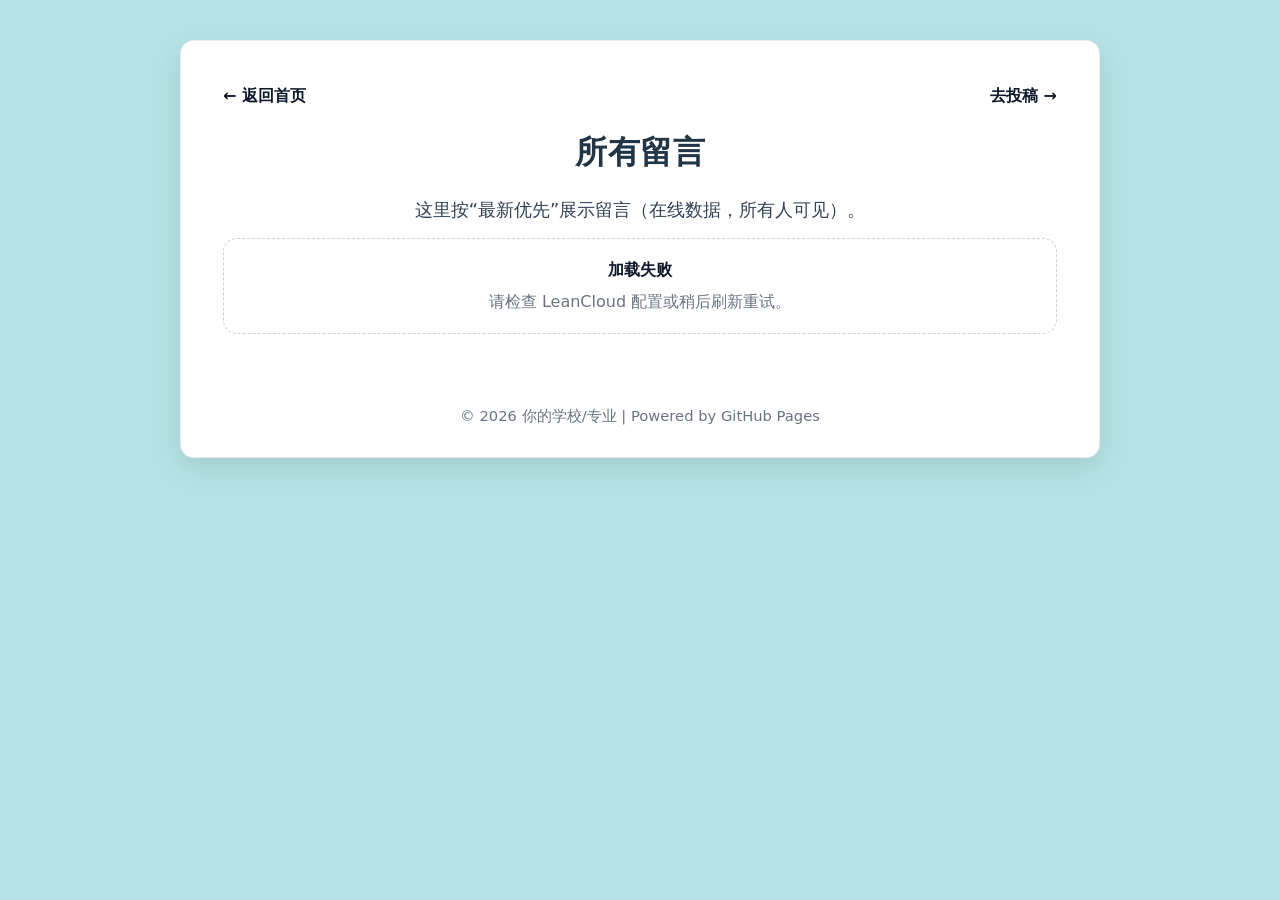
==== messages.html @ 0b44a89d "Add files via upload" ====
<!DOCTYPE html>
<html lang="zh-CN">
<head>
  <meta charset="UTF-8" />
  <meta name="viewport" content="width=device-width, initial-scale=1.0" />
  <title>所有留言 - 毕业留言分享站</title>
  <link rel="stylesheet" href="styles.css" />
</head>
<body>
  <div class="container">
    <div class="topbar">
      <a href="index.html">← 返回首页</a>
      <a href="submit.html">去投稿 →</a>
    </div>

    <h1>所有留言</h1>
    <p class="intro" style="margin-bottom: 14px;">
      这里按“最新优先”展示留言（在线数据，所有人可见）。
    </p>

    <div id="messages" class="cards"></div>

    <footer class="footer">
      © 2026 你的学校/专业 | Powered by GitHub Pages
    </footer>
  </div>

  <script src="app.js"></script>
  <script>
    window.App?.initMessagesPage?.();
  </script>
</body>
</html>
---- styles.css ----
:root{
  --bg: #b5e3e5;
  --card: #ffffff;
  --text: #1f2937;
  --muted: #6b7280;
  --primary: #3498db;
  --primary2: #2563eb;
  --border: rgba(0,0,0,0.08);
  --shadow: 0 10px 30px rgba(0,0,0,0.10);
  --radius: 14px;
}

*{ box-sizing: border-box; }
html, body{ height: 100%; }
body{
  margin: 0;
  padding: 40px 18px;
  font-family: "Microsoft YaHei", system-ui, -apple-system, Segoe UI, Arial, sans-serif;
  background: var(--bg);
  color: var(--text);
  line-height: 1.6;
}

.container{
  max-width: 920px;
  margin: 0 auto;
  background: var(--card);
  padding: 42px 42px 30px;
  border-radius: var(--radius);
  box-shadow: var(--shadow);
  border: 1px solid var(--border);
}

@media (max-width: 640px){
  body{ padding: 20px 12px; }
  .container{ padding: 26px 18px 18px; }
}

h1{
  margin: 6px 0 10px;
  text-align: center;
  color: #213547;
  letter-spacing: 0.5px;
}

h2{
  margin: 0;
  color: #243b53;
}

.intro{
  font-size: 1.12em;
  text-align: center;
  margin: 18px 0 22px;
  color: #334155;
}

.center{ text-align: center; }

.btn{
  display: inline-block;
  background: var(--primary);
  color: #fff;
  padding: 12px 18px;
  border-radius: 10px;
  text-decoration: none;
  margin: 10px 8px 0;
  font-weight: 600;
  border: 1px solid rgba(255,255,255,0.25);
  transition: transform .05s ease, filter .15s ease, background .15s ease;
}
.btn:hover{ filter: brightness(0.95); }
.btn:active{ transform: translateY(1px); }

.btn-secondary{
  background: #0ea5e9;
}

.logo{
  max-width: 220px;
  height: auto;
  display: block;
  margin: 0 auto;
}

.cover{
  text-align: center;
  margin: 18px 0 34px;
}
.cover-img{
  width: 100%;
  max-width: 920px;
  height: auto;
  border-radius: 14px;
  box-shadow: 0 10px 26px rgba(0,0,0,0.12);
  border: 1px solid var(--border);
}
.cover-caption{
  font-size: 1.03em;
  color: #475569;
  margin: 12px 0 0;
}

.section-title{
  margin-top: 52px;
  margin-bottom: 14px;
}

.footer{
  margin-top: 70px;
  text-align: center;
  color: var(--muted);
  font-size: 0.92em;
}

.topbar{
  display: flex;
  gap: 10px;
  justify-content: space-between;
  align-items: center;
  margin-bottom: 18px;
}
.topbar a{
  text-decoration: none;
  color: #0f172a;
  font-weight: 600;
}
.topbar a:hover{ text-decoration: underline; }

.cards{
  display: grid;
  grid-template-columns: repeat(2, minmax(0, 1fr));
  gap: 14px;
}
@media (max-width: 820px){
  .cards{ grid-template-columns: 1fr; }
}

.card{
  border: 1px solid var(--border);
  border-radius: 14px;
  padding: 14px 14px 12px;
  background: #fff;
  box-shadow: 0 6px 18px rgba(0,0,0,0.06);
}
.card-head{
  display: flex;
  align-items: center;
  gap: 10px;
  margin-bottom: 8px;
}
.avatar{
  width: 46px;
  height: 46px;
  border-radius: 50%;
  object-fit: cover;
  border: 1px solid rgba(0,0,0,0.10);
  background: #f1f5f9;
}
.meta{
  display: flex;
  flex-direction: column;
  min-width: 0;
}
.meta .line1{
  font-weight: 700;
  color: #0f172a;
  display: flex;
  gap: 8px;
  flex-wrap: wrap;
  align-items: baseline;
}
.badge{
  display: inline-flex;
  align-items: center;
  gap: 6px;
  padding: 3px 10px;
  font-size: 12px;
  border-radius: 999px;
  background: rgba(37, 99, 235, 0.10);
  color: #1d4ed8;
  border: 1px solid rgba(29, 78, 216, 0.15);
}
.meta .line2{
  color: var(--muted);
  font-size: 12.5px;
  white-space: nowrap;
  overflow: hidden;
  text-overflow: ellipsis;
}

.content{
  margin: 10px 2px 0;
  color: #111827;
  white-space: pre-wrap;
  word-break: break-word;
}

.empty-state{
  grid-column: 1 / -1;
  border: 1px dashed rgba(0,0,0,0.18);
  border-radius: 14px;
  padding: 18px;
  color: var(--muted);
  background: rgba(255,255,255,0.7);
  text-align: center;
}
.empty-title{
  font-weight: 800;
  color: #0f172a;
  margin-bottom: 6px;
}

.form{
  max-width: 720px;
  margin: 0 auto;
}
.field{
  margin: 14px 0;
}
.label{
  display: block;
  font-weight: 700;
  margin-bottom: 6px;
  color: #0f172a;
}
input[type="text"], textarea{
  width: 100%;
  border: 1px solid rgba(0,0,0,0.16);
  border-radius: 12px;
  padding: 12px 12px;
  font-size: 15px;
  outline: none;
}
textarea{ min-height: 160px; resize: vertical; }
input[type="text"]:focus, textarea:focus{
  border-color: rgba(37,99,235,0.55);
  box-shadow: 0 0 0 4px rgba(37,99,235,0.12);
}

.hint{
  font-size: 12.5px;
  color: var(--muted);
  margin-top: 6px;
}

.row{
  display: grid;
  grid-template-columns: 1fr 1fr;
  gap: 12px;
}
@media (max-width: 640px){
  .row{ grid-template-columns: 1fr; }
}

.actions{
  display: flex;
  gap: 10px;
  justify-content: center;
  margin-top: 18px;
  flex-wrap: wrap;
}

.btn-like{
  border: none;
  cursor: pointer;
  font-family: inherit;
}

.stepper{
  display: flex;
  justify-content: center;
  gap: 10px;
  margin: 14px 0 22px;
}
.step{
  padding: 6px 10px;
  border-radius: 999px;
  border: 1px solid rgba(0,0,0,0.14);
  color: #334155;
  font-weight: 700;
  font-size: 12.5px;
  background: rgba(255,255,255,0.8);
}
.step.active{
  border-color: rgba(37,99,235,0.45);
  background: rgba(37,99,235,0.10);
  color: #1d4ed8;
}
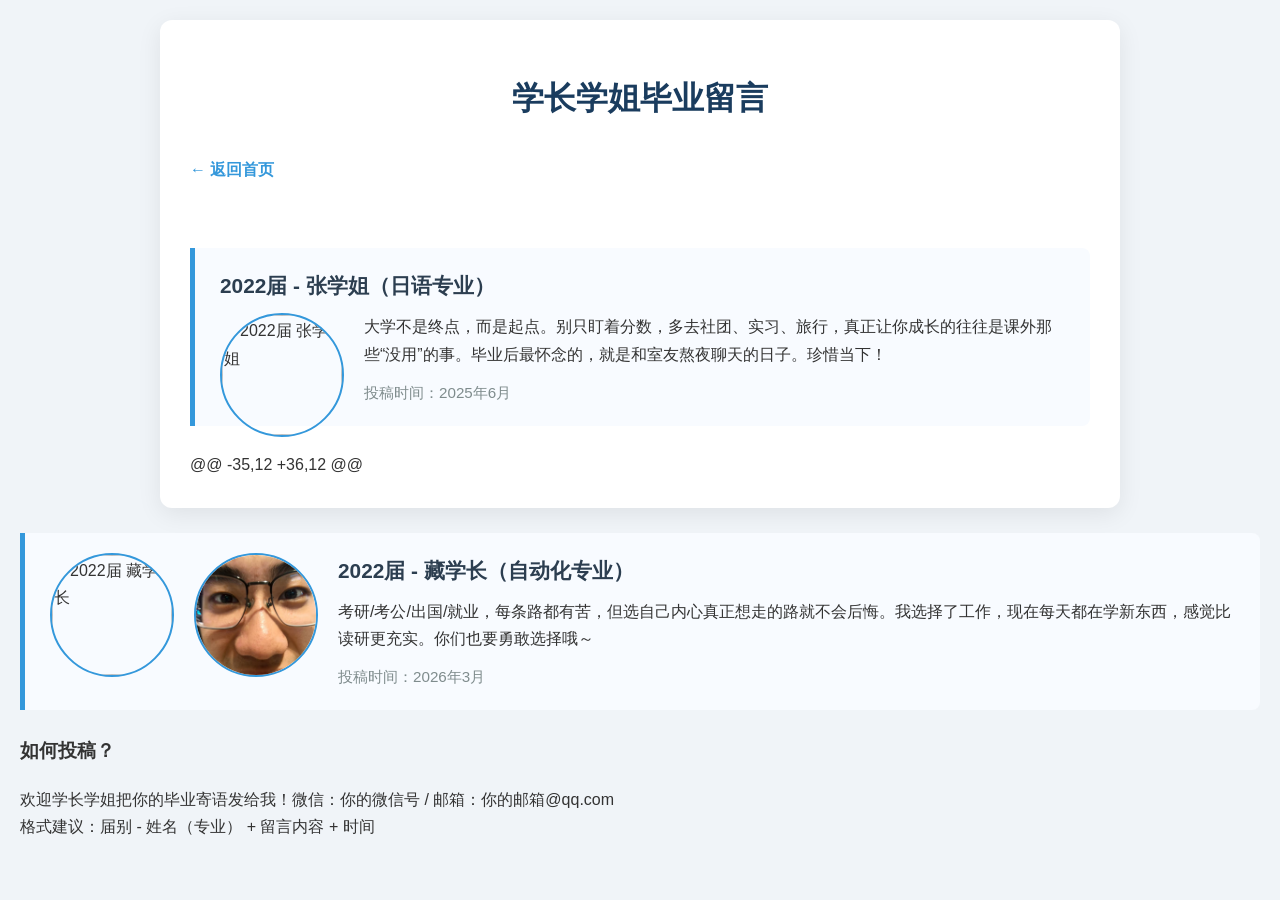
==== commit 072c807b: "Update messages.html" ====
--- a/messages.html
+++ b/messages.html
@@ -1,33 +1,42 @@
-<!DOCTYPE html>
 <html lang="zh-CN">
 <head>
-  <meta charset="UTF-8" />
-  <meta name="viewport" content="width=device-width, initial-scale=1.0" />
-  <title>所有留言 - 毕业留言分享站</title>
-  <link rel="stylesheet" href="styles.css" />
+    <meta charset="UTF-8">
+    <meta name="viewport" content="width=device-width, initial-scale=1.0">
+    <title>所有毕业留言 - 学长学姐的心里话</title>
+    <style>
+        body { font-family: "Microsoft YaHei", "Helvetica Neue", Helvetica, Arial, sans-serif; margin: 0; padding: 20px; background: #f0f4f8; color: #333; line-height: 1.7; }
+        .container { max-width: 900px; margin: 0 auto; background: white; padding: 30px; border-radius: 12px; box-shadow: 0 6px 25px rgba(0,0,0,0.08); }
+        h1 { color: #1a3c5e; text-align: center; margin-bottom: 10px; }
+        .back { display: inline-block; margin: 20px 0 40px; color: #3498db; text-decoration: none; font-weight: bold; }
+        .back:hover { text-decoration: underline; }
+        .message { border-left: 5px solid #3498db; padding: 20px 25px; margin: 25px 0; background: #f8fbff; border-radius: 0 8px 8px 0; }
+        .message h3 { margin: 0 0 10px; color: #2c3e50; font-size: 1.3em; }
+        .message p { margin: 8px 0; }
+        .meta { color: #7f8c8d; font-size: 0.95em; margin-top: 12px; }
+    </style>
 </head>
 <body>
-  <div class="container">
-    <div class="topbar">
-      <a href="index.html">← 返回首页</a>
-      <a href="submit.html">去投稿 →</a>
-    </div>
+    <div class="container">
+        <h1>学长学姐毕业留言</h1>
+        <a href="index.html" class="back">← 返回首页</a>
 
-    <h1>所有留言</h1>
-    <p class="intro" style="margin-bottom: 14px;">
-      这里按“最新优先”展示留言（在线数据，所有人可见）。
-    </p>
+        <div class="message">
+            <h3>2022届 - 张学姐（日语专业）</h3>
+            <img src="images/张学姐.jpg" alt="2022届 张学姐" style="float: left; margin: 0 20px 10px 0; width: 120px; height: 120px; object-fit: cover; border-radius: 50%; border: 2px solid #3498db;">
+            <p>大学不是终点，而是起点。别只盯着分数，多去社团、实习、旅行，真正让你成长的往往是课外那些“没用”的事。毕业后最怀念的，就是和室友熬夜聊天的日子。珍惜当下！</p>
+            <div class="meta">投稿时间：2025年6月</div>
+        </div>
+@@ -35,12 +36,12 @@
+        </div>
 
-    <div id="messages" class="cards"></div>
-
-    <footer class="footer">
-      © 2026 你的学校/专业 | Powered by GitHub Pages
-    </footer>
-  </div>
-
-  <script src="app.js"></script>
-  <script>
-    window.App?.initMessagesPage?.();
-  </script>
+        <div class="message">
+            <img src="images/封面.jpg" alt="2022届 藏学长" style="float: left; margin: 0 20px 10px 0; width: 120px; height: 120px; object-fit: cover; border-radius: 50%; border: 2px solid #3498db;">
+            <img src="images/藏嘉乐.jpg" alt="2022届 藏学长" style="float: left; margin: 0 20px 10px 0; width: 120px; height: 120px; object-fit: cover; border-radius: 50%; border: 2px solid #3498db;">
+            <h3>2022届 - 藏学长（自动化专业）</h3>
+            <p>考研/考公/出国/就业，每条路都有苦，但选自己内心真正想走的路就不会后悔。我选择了工作，现在每天都在学新东西，感觉比读研更充实。你们也要勇敢选择哦～</p>
+            <div class="meta">投稿时间：2026年3月</div>
+        </div>
+<h3>如何投稿？</h3>
+<p>欢迎学长学姐把你的毕业寄语发给我！微信：你的微信号 / 邮箱：你的邮箱@qq.com<br>格式建议：届别 - 姓名（专业） + 留言内容 + 时间</p>
 </body>
 </html>
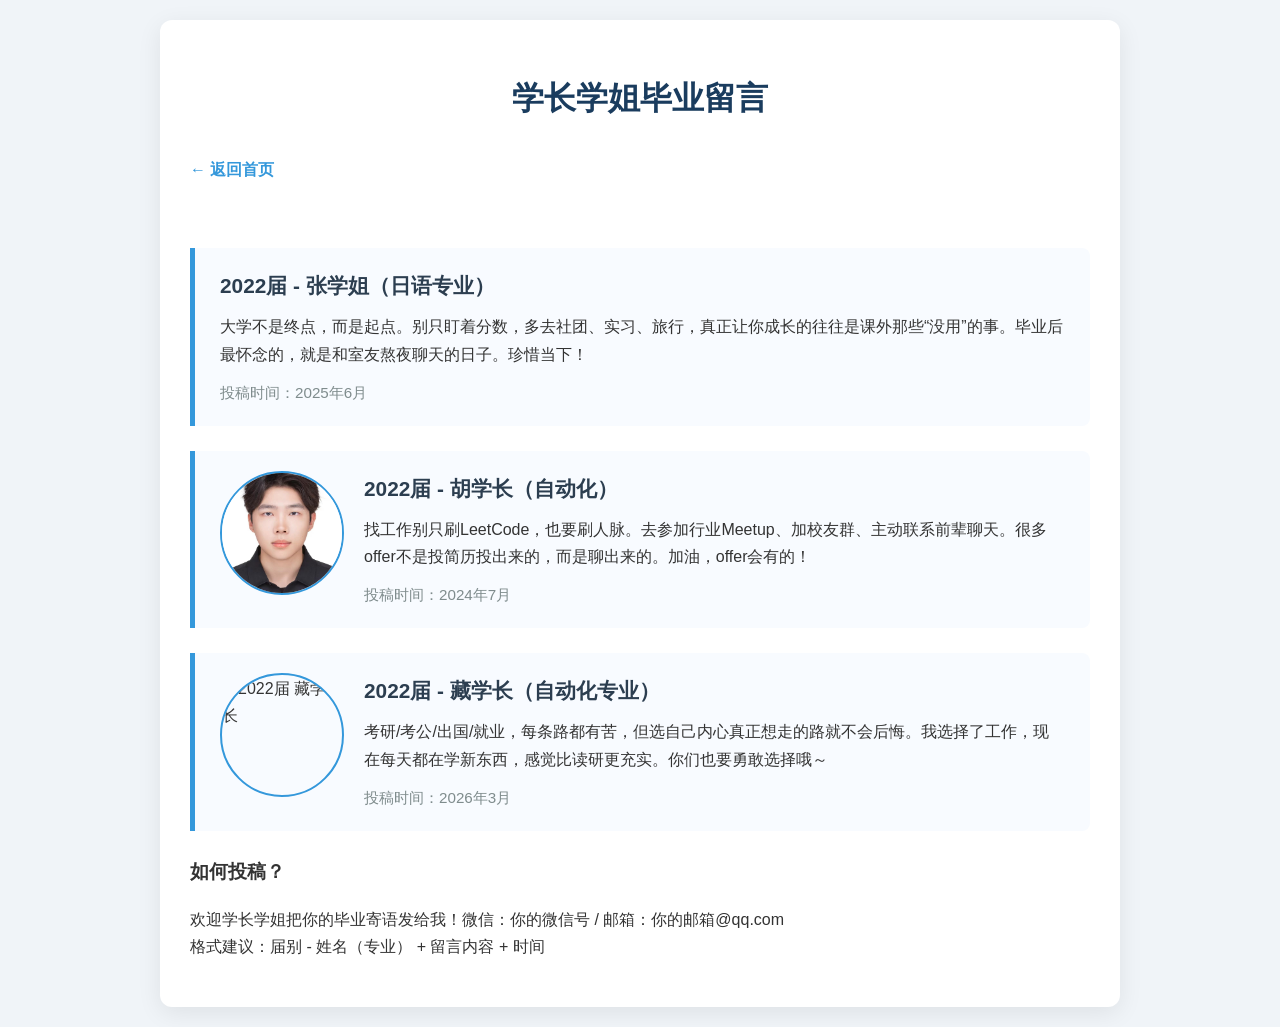
==== commit 99c04832: "Update messages.html" ====
--- a/messages.html
+++ b/messages.html
@@ -1,3 +1,4 @@
+<!DOCTYPE html>
 <html lang="zh-CN">
 <head>
     <meta charset="UTF-8">
@@ -22,16 +23,19 @@
 
         <div class="message">
             <h3>2022届 - 张学姐（日语专业）</h3>
-            <img src="images/张学姐.jpg" alt="2022届 张学姐" style="float: left; margin: 0 20px 10px 0; width: 120px; height: 120px; object-fit: cover; border-radius: 50%; border: 2px solid #3498db;">
             <p>大学不是终点，而是起点。别只盯着分数，多去社团、实习、旅行，真正让你成长的往往是课外那些“没用”的事。毕业后最怀念的，就是和室友熬夜聊天的日子。珍惜当下！</p>
             <div class="meta">投稿时间：2025年6月</div>
         </div>
-@@ -35,12 +36,12 @@
+
+        <div class="message">
+            <img src="images/胡欣鑫.jpg" alt="2022届 胡学长" style="float: left; margin: 0 20px 10px 0; width: 120px; height: 120px; object-fit: cover; border-radius: 50%; border: 2px solid #3498db;">
+            <h3>2022届 - 胡学长（自动化）</h3>
+            <p>找工作别只刷LeetCode，也要刷人脉。去参加行业Meetup、加校友群、主动联系前辈聊天。很多offer不是投简历投出来的，而是聊出来的。加油，offer会有的！</p>
+            <div class="meta">投稿时间：2024年7月</div>
         </div>
 
         <div class="message">
             <img src="images/封面.jpg" alt="2022届 藏学长" style="float: left; margin: 0 20px 10px 0; width: 120px; height: 120px; object-fit: cover; border-radius: 50%; border: 2px solid #3498db;">
-            <img src="images/藏嘉乐.jpg" alt="2022届 藏学长" style="float: left; margin: 0 20px 10px 0; width: 120px; height: 120px; object-fit: cover; border-radius: 50%; border: 2px solid #3498db;">
             <h3>2022届 - 藏学长（自动化专业）</h3>
             <p>考研/考公/出国/就业，每条路都有苦，但选自己内心真正想走的路就不会后悔。我选择了工作，现在每天都在学新东西，感觉比读研更充实。你们也要勇敢选择哦～</p>
             <div class="meta">投稿时间：2026年3月</div>
@@ -40,3 +44,4 @@
 <p>欢迎学长学姐把你的毕业寄语发给我！微信：你的微信号 / 邮箱：你的邮箱@qq.com<br>格式建议：届别 - 姓名（专业） + 留言内容 + 时间</p>
 </body>
 </html>
+
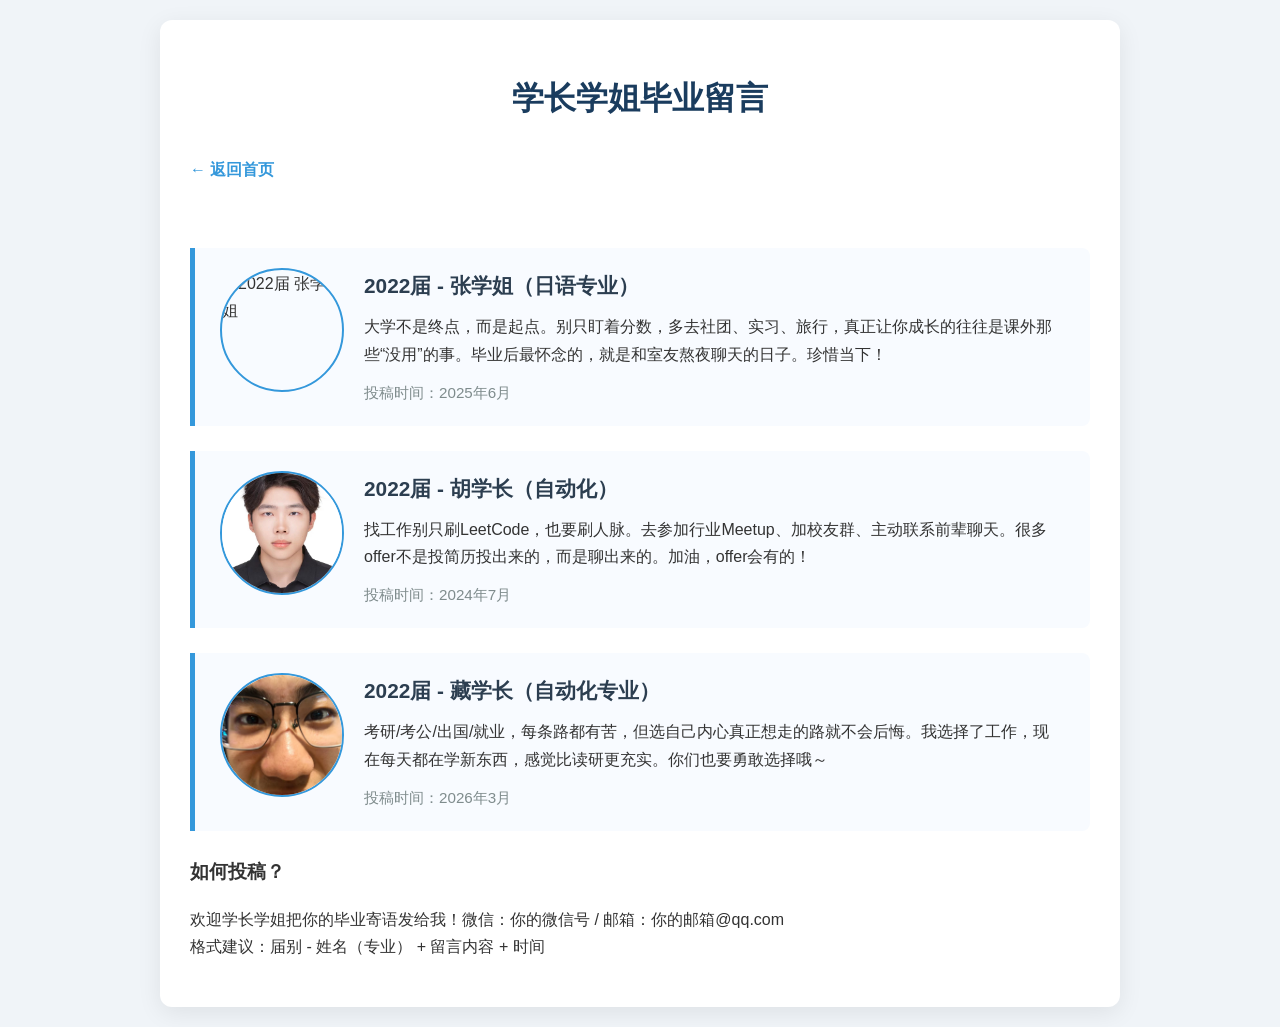
==== commit 4f8c94a3: "Update messages.html" ====
--- a/messages.html
+++ b/messages.html
@@ -22,6 +22,7 @@
         <a href="index.html" class="back">← 返回首页</a>
 
         <div class="message">
+            <img src="images/张学姐.jpg" alt="2022届 张学姐" style="float: left; margin: 0 20px 10px 0; width: 120px; height: 120px; object-fit: cover; border-radius: 50%; border: 2px solid #3498db;">
             <h3>2022届 - 张学姐（日语专业）</h3>
             <p>大学不是终点，而是起点。别只盯着分数，多去社团、实习、旅行，真正让你成长的往往是课外那些“没用”的事。毕业后最怀念的，就是和室友熬夜聊天的日子。珍惜当下！</p>
             <div class="meta">投稿时间：2025年6月</div>
@@ -35,7 +36,7 @@
         </div>
 
         <div class="message">
-            <img src="images/封面.jpg" alt="2022届 藏学长" style="float: left; margin: 0 20px 10px 0; width: 120px; height: 120px; object-fit: cover; border-radius: 50%; border: 2px solid #3498db;">
+            <img src="images/藏嘉乐.jpg" alt="2022届 藏学长" style="float: left; margin: 0 20px 10px 0; width: 120px; height: 120px; object-fit: cover; border-radius: 50%; border: 2px solid #3498db;">
             <h3>2022届 - 藏学长（自动化专业）</h3>
             <p>考研/考公/出国/就业，每条路都有苦，但选自己内心真正想走的路就不会后悔。我选择了工作，现在每天都在学新东西，感觉比读研更充实。你们也要勇敢选择哦～</p>
             <div class="meta">投稿时间：2026年3月</div>
@@ -43,5 +44,11 @@
 <h3>如何投稿？</h3>
 <p>欢迎学长学姐把你的毕业寄语发给我！微信：你的微信号 / 邮箱：你的邮箱@qq.com<br>格式建议：届别 - 姓名（专业） + 留言内容 + 时间</p>
 </body>
+    <script src="https://cdn.jsdelivr.net/npm/@supabase/supabase-js@2"></script>
+<script src="supabase.js"></script>  
 </html>
 
+
+
+
+
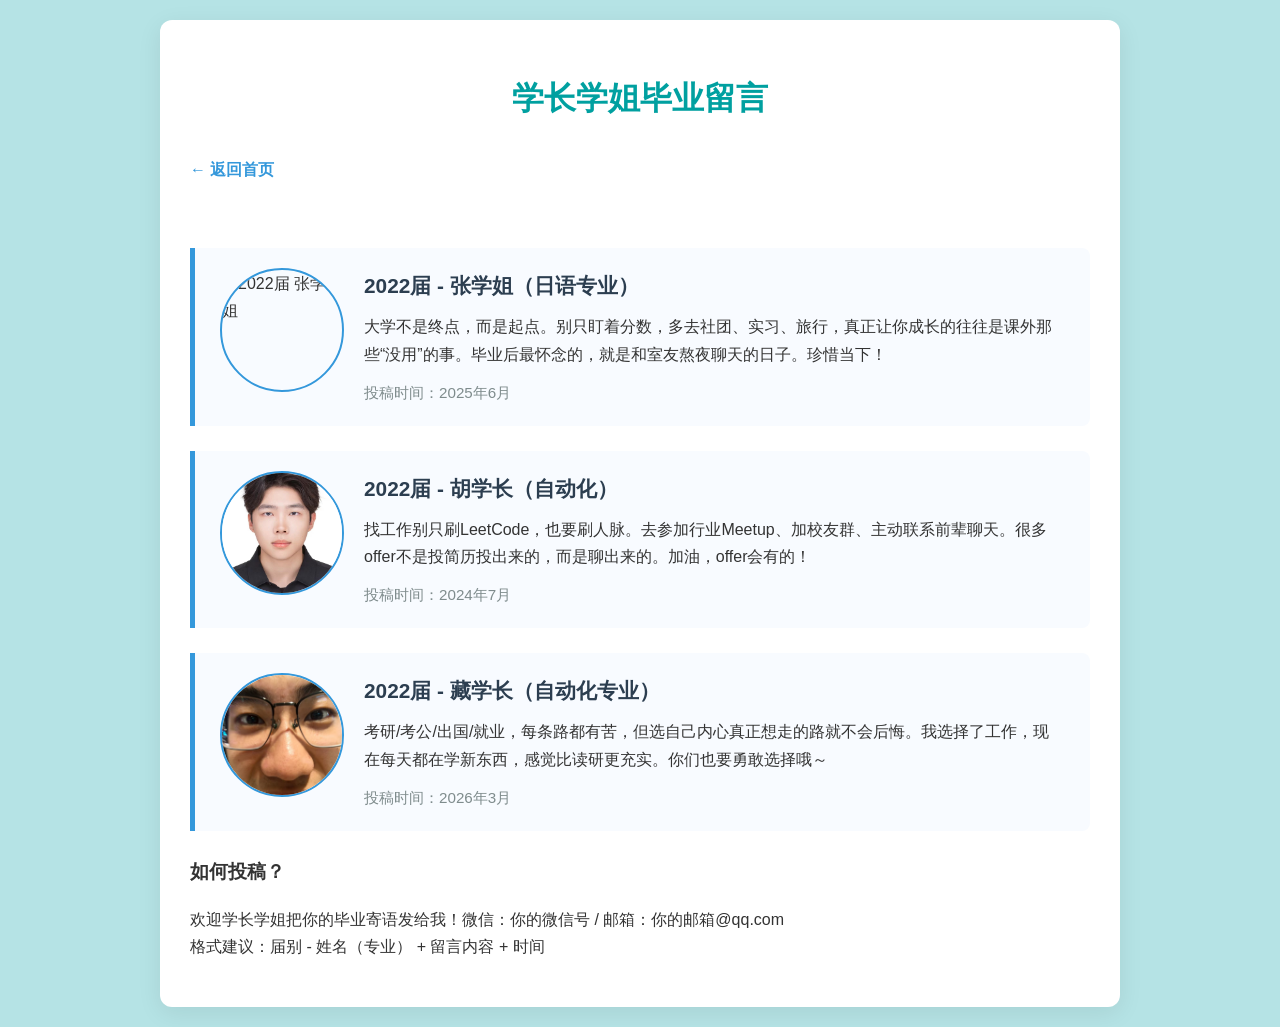
==== commit 408ce651: "Update messages.html" ====
--- a/messages.html
+++ b/messages.html
@@ -5,17 +5,98 @@
     <meta name="viewport" content="width=device-width, initial-scale=1.0">
     <title>所有毕业留言 - 学长学姐的心里话</title>
     <style>
-        body { font-family: "Microsoft YaHei", "Helvetica Neue", Helvetica, Arial, sans-serif; margin: 0; padding: 20px; background: #f0f4f8; color: #333; line-height: 1.7; }
+        body { font-family: "Microsoft YaHei", "Helvetica Neue", Helvetica, Arial, sans-serif; margin: 0; padding: 20px; background: #b5e3e5; color: #333; line-height: 1.7; }
         .container { max-width: 900px; margin: 0 auto; background: white; padding: 30px; border-radius: 12px; box-shadow: 0 6px 25px rgba(0,0,0,0.08); }
-        h1 { color: #1a3c5e; text-align: center; margin-bottom: 10px; }
+        h1 { color: #00a0a0; text-align: center; margin-bottom: 10px; }
         .back { display: inline-block; margin: 20px 0 40px; color: #3498db; text-decoration: none; font-weight: bold; }
         .back:hover { text-decoration: underline; }
         .message { border-left: 5px solid #3498db; padding: 20px 25px; margin: 25px 0; background: #f8fbff; border-radius: 0 8px 8px 0; }
         .message h3 { margin: 0 0 10px; color: #2c3e50; font-size: 1.3em; }
         .message p { margin: 8px 0; }
         .meta { color: #7f8c8d; font-size: 0.95em; margin-top: 12px; }
+<div id="messages-list"></div>  <!-- 这里动态显示留言 -->
+
+<h2>投稿你的毕业寄语</h2>
+<form id="message-form">
+  <input type="text" id="届别" placeholder="届别（如 2025届）" required>
+  <input type="text" id="姓名" placeholder="姓名 / 匿名" required>
+  <input type="text" id="专业" placeholder="专业">
+  <textarea id="留言" placeholder="在这里写你的寄语..." required></textarea>
+  <button type="submit">提交</button>
+</form>
+
+<script>
+  const messagesList = document.getElementById('messages-list');
+  const form = document.getElementById('message-form');
+
+  // 加载现有留言
+  async function loadMessages() {
+    const { data, error } = await supabase
+      .from('messages')
+      .select('*')
+      .order('created_at', { ascending: false });  // 最新在上
+
+    if (error) {
+      console.error('加载失败', error);
+      return;
+    }
+
+    messagesList.innerHTML = '';
+    data.forEach(msg => {
+      const div = document.createElement('div');
+      div.className = 'message';
+      div.innerHTML = `
+        <h3>${msg.届别} - ${msg.姓名}（${msg.专业 || '未填'}）</h3>
+        <p>${msg.留言}</p>
+        <small>${new Date(msg.created_at).toLocaleString()}</small>
+      `;
+      messagesList.appendChild(div);
+    });
+  }
+
+  // 实时订阅新留言
+  supabase
+    .channel('messages-changes')
+    .on('postgres_changes', { event: 'INSERT', schema: 'public', table: 'messages' }, payload => {
+      const msg = payload.new;
+      const div = document.createElement('div');
+      div.className = 'message';
+      div.innerHTML = `
+        <h3>${msg.届别} - ${msg.姓名}（${msg.专业 || '未填'}）</h3>
+        <p>${msg.留言}</p>
+        <small>${new Date(msg.created_at).toLocaleString()}</small>
+      `;
+      messagesList.prepend(div);  // 新留言插到最上面
+    })
+    .subscribe();
+
+  // 提交表单
+  form.addEventListener('submit', async (e) => {
+    e.preventDefault();
+
+    const newMessage = {
+      届别: document.getElementById('届别').value,
+      姓名: document.getElementById('姓名').value,
+      专业: document.getElementById('专业').value,
+      留言: document.getElementById('留言').value,
+      approved: false  // 如果需要审核
+    };
+
+    const { error } = await supabase.from('messages').insert([newMessage]);
+
+    if (error) {
+      alert('提交失败：' + error.message);
+    } else {
+      alert('投稿成功！审核后显示～');
+      form.reset();
+    }
+  });
+
+  // 页面加载时拉取一次
+  loadMessages();
+</script>
     </style>
-</head>
+</head> 
 <body>
     <div class="container">
         <h1>学长学姐毕业留言</h1>
@@ -44,11 +125,14 @@
 <h3>如何投稿？</h3>
 <p>欢迎学长学姐把你的毕业寄语发给我！微信：你的微信号 / 邮箱：你的邮箱@qq.com<br>格式建议：届别 - 姓名（专业） + 留言内容 + 时间</p>
 </body>
-    <script src="https://cdn.jsdelivr.net/npm/@supabase/supabase-js@2"></script>
-<script src="supabase.js"></script>  
+  <script src="https://gpdnhyonmvklhhhnsrpu.supabase.co"></script>
+<script src="sb_publishable_E3oR3sfXE_yXzSq7CqQcpw_SP_O5RRU"></script>  
 </html>
 
 
 
 
 
+
+
+
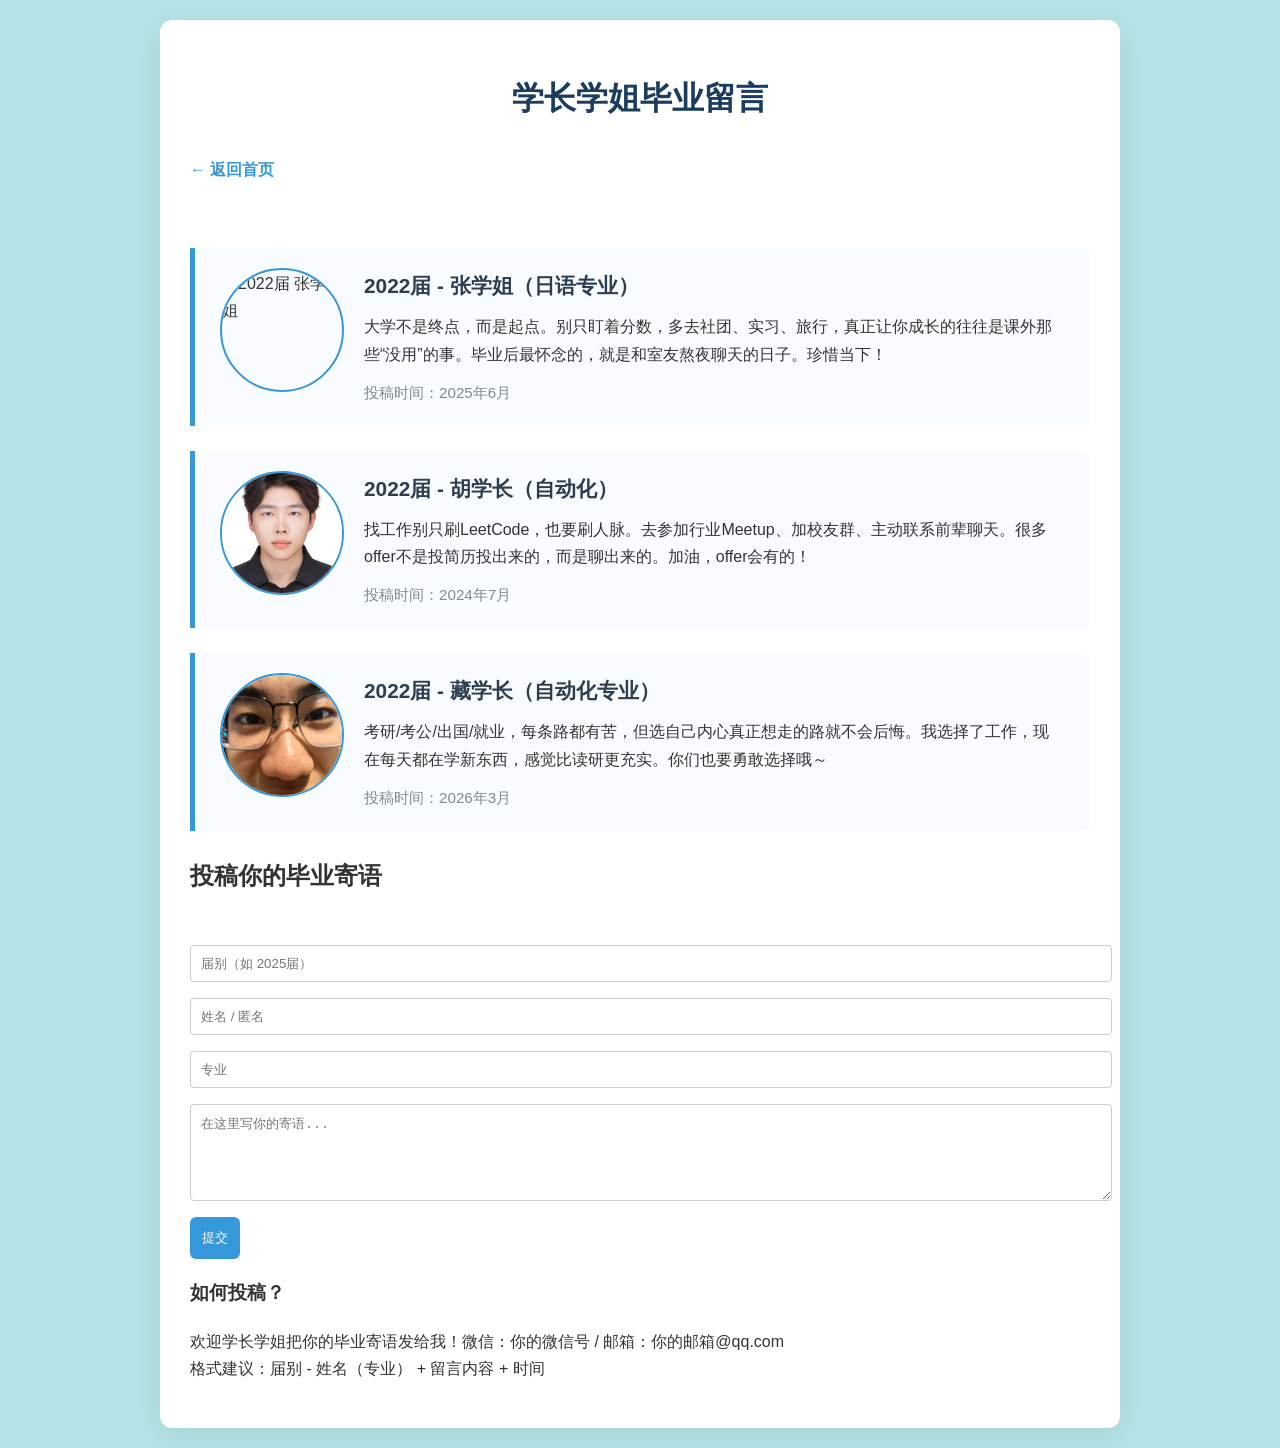
==== commit 54c8fba3: "Update messages.html" ====
--- a/messages.html
+++ b/messages.html
@@ -5,111 +5,45 @@
     <meta name="viewport" content="width=device-width, initial-scale=1.0">
     <title>所有毕业留言 - 学长学姐的心里话</title>
     <style>
-        body { font-family: "Microsoft YaHei", "Helvetica Neue", Helvetica, Arial, sans-serif; margin: 0; padding: 20px; background: #b5e3e5; color: #333; line-height: 1.7; }
-        .container { max-width: 900px; margin: 0 auto; background: white; padding: 30px; border-radius: 12px; box-shadow: 0 6px 25px rgba(0,0,0,0.08); }
-        h1 { color: #00a0a0; text-align: center; margin-bottom: 10px; }
+        body { 
+            font-family: "Microsoft YaHei", "Helvetica Neue", Helvetica, Arial, sans-serif; 
+            margin: 0; padding: 20px; 
+            background: #b5e3e5; 
+            color: #333; line-height: 1.7; 
+        }
+        .container { 
+            max-width: 900px; margin: 0 auto; 
+            background: white; padding: 30px; 
+            border-radius: 12px; box-shadow: 0 6px 25px rgba(0,0,0,0.08); 
+        }
+        h1 { color: #1a3c5e; text-align: center; margin-bottom: 10px; }
         .back { display: inline-block; margin: 20px 0 40px; color: #3498db; text-decoration: none; font-weight: bold; }
         .back:hover { text-decoration: underline; }
-        .message { border-left: 5px solid #3498db; padding: 20px 25px; margin: 25px 0; background: #f8fbff; border-radius: 0 8px 8px 0; }
+        .message { 
+            border-left: 5px solid #3498db; padding: 20px 25px; margin: 25px 0; 
+            background: #f8fbff; border-radius: 0 8px 8px 0; 
+        }
         .message h3 { margin: 0 0 10px; color: #2c3e50; font-size: 1.3em; }
         .message p { margin: 8px 0; }
         .meta { color: #7f8c8d; font-size: 0.95em; margin-top: 12px; }
-<div id="messages-list"></div>  <!-- 这里动态显示留言 -->
-
-<h2>投稿你的毕业寄语</h2>
-<form id="message-form">
-  <input type="text" id="届别" placeholder="届别（如 2025届）" required>
-  <input type="text" id="姓名" placeholder="姓名 / 匿名" required>
-  <input type="text" id="专业" placeholder="专业">
-  <textarea id="留言" placeholder="在这里写你的寄语..." required></textarea>
-  <button type="submit">提交</button>
-</form>
-
-<script>
-  const messagesList = document.getElementById('messages-list');
-  const form = document.getElementById('message-form');
-
-  // 加载现有留言
-  async function loadMessages() {
-    const { data, error } = await supabase
-      .from('messages')
-      .select('*')
-      .order('created_at', { ascending: false });  // 最新在上
-
-    if (error) {
-      console.error('加载失败', error);
-      return;
-    }
-
-    messagesList.innerHTML = '';
-    data.forEach(msg => {
-      const div = document.createElement('div');
-      div.className = 'message';
-      div.innerHTML = `
-        <h3>${msg.届别} - ${msg.姓名}（${msg.专业 || '未填'}）</h3>
-        <p>${msg.留言}</p>
-        <small>${new Date(msg.created_at).toLocaleString()}</small>
-      `;
-      messagesList.appendChild(div);
-    });
-  }
-
-  // 实时订阅新留言
-  supabase
-    .channel('messages-changes')
-    .on('postgres_changes', { event: 'INSERT', schema: 'public', table: 'messages' }, payload => {
-      const msg = payload.new;
-      const div = document.createElement('div');
-      div.className = 'message';
-      div.innerHTML = `
-        <h3>${msg.届别} - ${msg.姓名}（${msg.专业 || '未填'}）</h3>
-        <p>${msg.留言}</p>
-        <small>${new Date(msg.created_at).toLocaleString()}</small>
-      `;
-      messagesList.prepend(div);  // 新留言插到最上面
-    })
-    .subscribe();
-
-  // 提交表单
-  form.addEventListener('submit', async (e) => {
-    e.preventDefault();
-
-    const newMessage = {
-      届别: document.getElementById('届别').value,
-      姓名: document.getElementById('姓名').value,
-      专业: document.getElementById('专业').value,
-      留言: document.getElementById('留言').value,
-      approved: false  // 如果需要审核
-    };
-
-    const { error } = await supabase.from('messages').insert([newMessage]);
-
-    if (error) {
-      alert('提交失败：' + error.message);
-    } else {
-      alert('投稿成功！审核后显示～');
-      form.reset();
-    }
-  });
-
-  // 页面加载时拉取一次
-  loadMessages();
-</script>
+        form { margin-top: 40px; }
+        input, textarea { width: 100%; padding: 10px; margin: 8px 0; border: 1px solid #ccc; border-radius: 4px; }
+        button { background: #3498db; color: white; padding: 12px; border: none; border-radius: 6px; cursor: pointer; }
+        button:hover { background: #2980b9; }
     </style>
-</head> 
+    <script src="https://cdn.jsdelivr.net/npm/@supabase/supabase-js@2"></script>
+</head>
 <body>
     <div class="container">
         <h1>学长学姐毕业留言</h1>
         <a href="index.html" class="back">← 返回首页</a>
-
         <div class="message">
             <img src="images/张学姐.jpg" alt="2022届 张学姐" style="float: left; margin: 0 20px 10px 0; width: 120px; height: 120px; object-fit: cover; border-radius: 50%; border: 2px solid #3498db;">
             <h3>2022届 - 张学姐（日语专业）</h3>
             <p>大学不是终点，而是起点。别只盯着分数，多去社团、实习、旅行，真正让你成长的往往是课外那些“没用”的事。毕业后最怀念的，就是和室友熬夜聊天的日子。珍惜当下！</p>
             <div class="meta">投稿时间：2025年6月</div>
         </div>
-
-        <div class="message">
+       <div class="message">
             <img src="images/胡欣鑫.jpg" alt="2022届 胡学长" style="float: left; margin: 0 20px 10px 0; width: 120px; height: 120px; object-fit: cover; border-radius: 50%; border: 2px solid #3498db;">
             <h3>2022届 - 胡学长（自动化）</h3>
             <p>找工作别只刷LeetCode，也要刷人脉。去参加行业Meetup、加校友群、主动联系前辈聊天。很多offer不是投简历投出来的，而是聊出来的。加油，offer会有的！</p>
@@ -122,11 +56,99 @@
             <p>考研/考公/出国/就业，每条路都有苦，但选自己内心真正想走的路就不会后悔。我选择了工作，现在每天都在学新东西，感觉比读研更充实。你们也要勇敢选择哦～</p>
             <div class="meta">投稿时间：2026年3月</div>
         </div>
-<h3>如何投稿？</h3>
-<p>欢迎学长学姐把你的毕业寄语发给我！微信：你的微信号 / 邮箱：你的邮箱@qq.com<br>格式建议：届别 - 姓名（专业） + 留言内容 + 时间</p>
+        <div id="messages-list"></div>
+
+        <h2>投稿你的毕业寄语</h2>
+        <form id="message-form">
+            <input type="text" id="届别" placeholder="届别（如 2025届）" required>
+            <input type="text" id="姓名" placeholder="姓名 / 匿名" required>
+            <input type="text" id="专业" placeholder="专业">
+            <textarea id="留言" placeholder="在这里写你的寄语..." required rows="5"></textarea>
+            <button type="submit">提交</button>
+        </form>
+
+        <h3>如何投稿？</h3>
+        <p>欢迎学长学姐把你的毕业寄语发给我！微信：你的微信号 / 邮箱：你的邮箱@qq.com<br>格式建议：届别 - 姓名（专业） + 留言内容 + 时间</p>
+    </div>
+
+    <script>
+        // === Supabase 配置（替换成你自己的！） ===
+        const SUPABASE_URL = 'https://gpdnhyonmvklhhhnsrpu.supabase.co';    
+        const SUPABASE_ANON_KEY = 'sb_publishable_E3oR3sfXE_yXzSq7CqQcpw_SP_O5RRU';  
+
+        const supabase = Supabase.createClient(SUPABASE_URL, SUPABASE_ANON_KEY);
+
+        const messagesList = document.getElementById('messages-list');
+        const form = document.getElementById('message-form');
+
+        async function loadMessages() {
+            const { data, error } = await supabase
+                .from('messages')
+                .select('*')
+                .order('created_at', { ascending: false });
+
+            if (error) {
+                console.error('加载失败', error);
+                messagesList.innerHTML = '<p style="color:red;">加载留言失败，请稍后重试</p>';
+                return;
+            }
+
+            messagesList.innerHTML = '';  // 清空再添加
+            data.forEach(msg => {
+                const div = document.createElement('div');
+                div.className = 'message';
+                div.innerHTML = `
+                    <h3>${msg.届别} - ${msg.姓名}（${msg.专业 || '未填'}）</h3>
+                    <p>${msg.留言}</p>
+                    <small>${new Date(msg.created_at).toLocaleString('zh-CN')}</small>
+                `;
+                messagesList.appendChild(div);
+            });
+        }
+
+        // 实时订阅新插入的留言
+        supabase
+            .channel('messages-changes')
+            .on('postgres_changes', { event: 'INSERT', schema: 'public', table: 'messages' }, payload => {
+                const msg = payload.new;
+                const div = document.createElement('div');
+                div.className = 'message';
+                div.innerHTML = `
+                    <h3>${msg.届别} - ${msg.姓名}（${msg.专业 || '未填'}）</h3>
+                    <p>${msg.留言}</p>
+                    <small>${new Date(msg.created_at).toLocaleString('zh-CN')}</small>
+                `;
+                messagesList.prepend(div);  // 新留言放最上面
+            })
+            .subscribe();
+
+        // 表单提交
+        form.addEventListener('submit', async (e) => {
+            e.preventDefault();
+
+            const newMessage = {
+                届别: document.getElementById('届别').value.trim(),
+                姓名: document.getElementById('姓名').value.trim(),
+                专业: document.getElementById('专业').value.trim(),
+                留言: document.getElementById('留言').value.trim(),
+                approved: false  // 如果需要审核，初始 false
+            };
+
+            const { error } = await supabase.from('messages').insert([newMessage]);
+
+            if (error) {
+                alert('提交失败：' + error.message);
+                console.error(error);
+            } else {
+                alert('投稿成功！审核后会显示～');
+                form.reset();
+            }
+        });
+
+        // 页面加载时立即拉取留言
+        loadMessages();
+    </script>
 </body>
-  <script src="https://gpdnhyonmvklhhhnsrpu.supabase.co"></script>
-<script src="sb_publishable_E3oR3sfXE_yXzSq7CqQcpw_SP_O5RRU"></script>  
 </html>
 
 
@@ -135,4 +157,3 @@
 
 
 
-
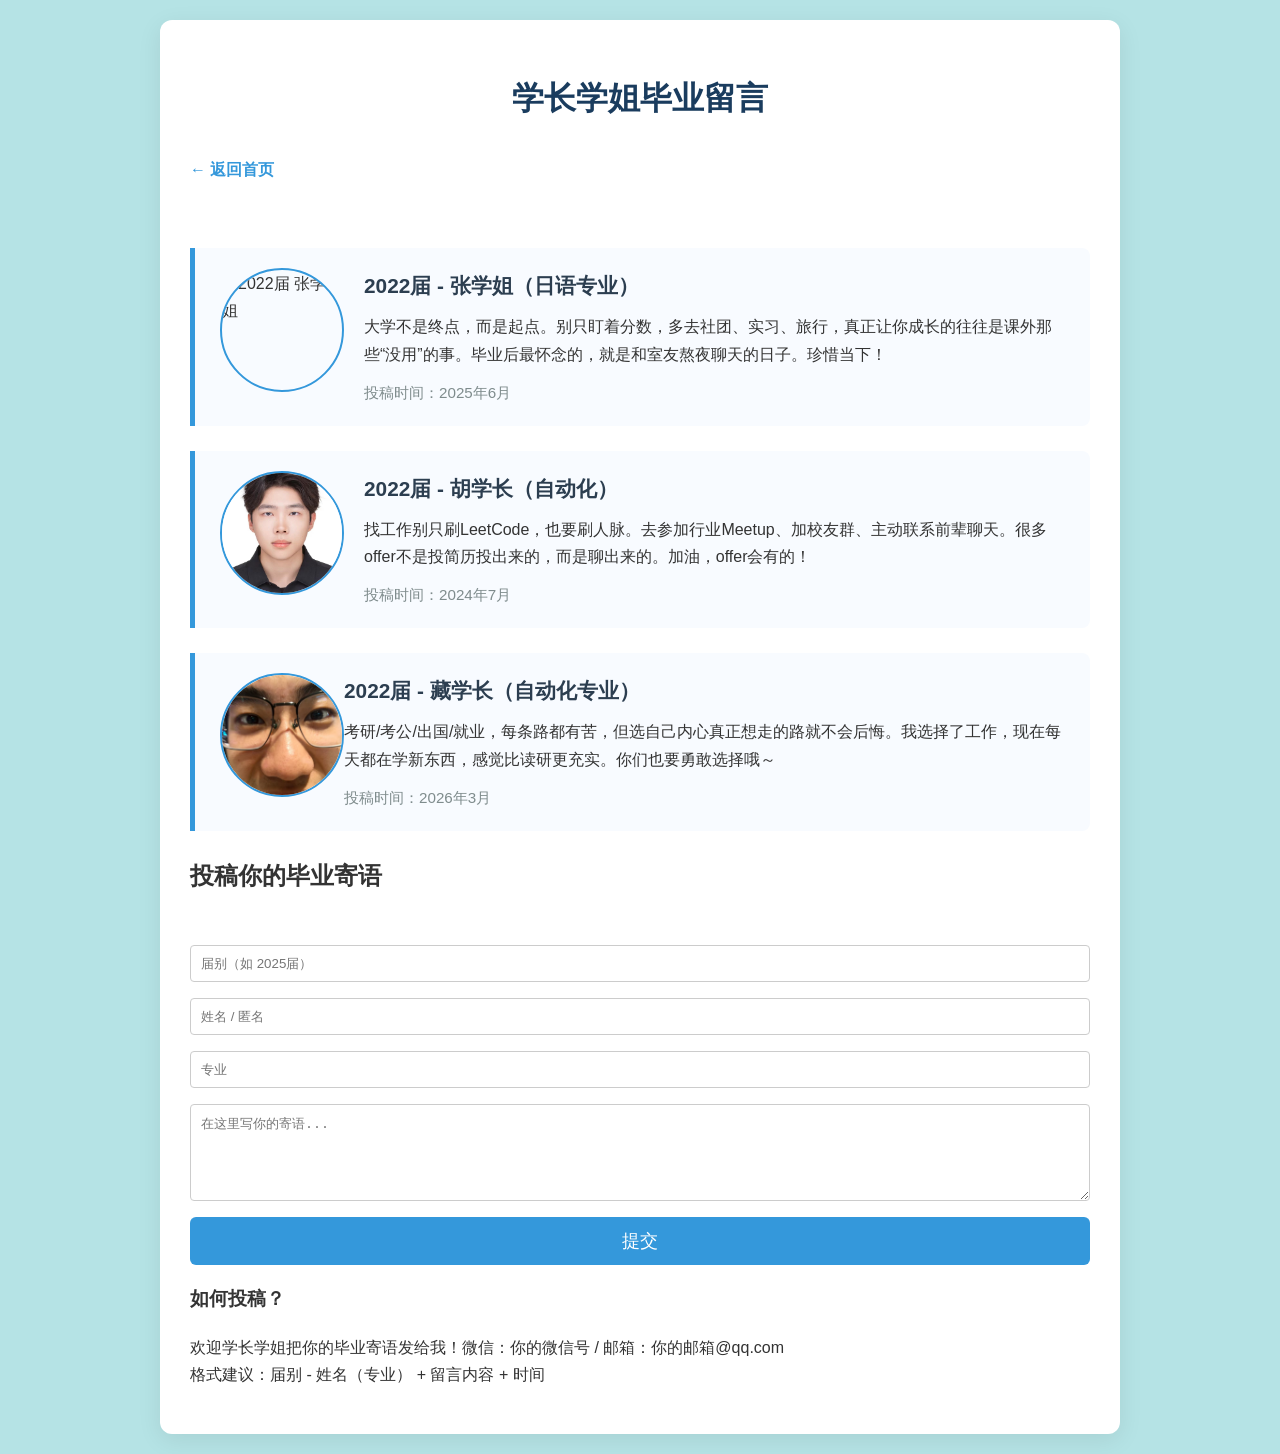
==== commit 19714136: "Update messages.html" ====
--- a/messages.html
+++ b/messages.html
@@ -27,36 +27,42 @@
         .message p { margin: 8px 0; }
         .meta { color: #7f8c8d; font-size: 0.95em; margin-top: 12px; }
         form { margin-top: 40px; }
-        input, textarea { width: 100%; padding: 10px; margin: 8px 0; border: 1px solid #ccc; border-radius: 4px; }
-        button { background: #3498db; color: white; padding: 12px; border: none; border-radius: 6px; cursor: pointer; }
+        input, textarea { width: 100%; padding: 10px; margin: 8px 0; border: 1px solid #ccc; border-radius: 4px; box-sizing: border-box; }
+        button { background: #3498db; color: white; padding: 12px; border: none; border-radius: 6px; cursor: pointer; width: 100%; font-size: 1.1em; }
         button:hover { background: #2980b9; }
+        #status { color: red; margin: 10px 0; }
     </style>
+    <!-- 正确加载 Supabase JS 库（CDN） -->
     <script src="https://cdn.jsdelivr.net/npm/@supabase/supabase-js@2"></script>
 </head>
 <body>
     <div class="container">
         <h1>学长学姐毕业留言</h1>
         <a href="index.html" class="back">← 返回首页</a>
+
+        <!-- 你的静态留言保持不变 -->
         <div class="message">
             <img src="images/张学姐.jpg" alt="2022届 张学姐" style="float: left; margin: 0 20px 10px 0; width: 120px; height: 120px; object-fit: cover; border-radius: 50%; border: 2px solid #3498db;">
             <h3>2022届 - 张学姐（日语专业）</h3>
             <p>大学不是终点，而是起点。别只盯着分数，多去社团、实习、旅行，真正让你成长的往往是课外那些“没用”的事。毕业后最怀念的，就是和室友熬夜聊天的日子。珍惜当下！</p>
             <div class="meta">投稿时间：2025年6月</div>
         </div>
-       <div class="message">
+        <div class="message">
             <img src="images/胡欣鑫.jpg" alt="2022届 胡学长" style="float: left; margin: 0 20px 10px 0; width: 120px; height: 120px; object-fit: cover; border-radius: 50%; border: 2px solid #3498db;">
             <h3>2022届 - 胡学长（自动化）</h3>
             <p>找工作别只刷LeetCode，也要刷人脉。去参加行业Meetup、加校友群、主动联系前辈聊天。很多offer不是投简历投出来的，而是聊出来的。加油，offer会有的！</p>
             <div class="meta">投稿时间：2024年7月</div>
         </div>
-
         <div class="message">
-            <img src="images/藏嘉乐.jpg" alt="2022届 藏学长" style="float: left; margin: 0 20px 10px 0; width: 120px; height: 120px; object-fit: cover; border-radius: 50%; border: 2px solid #3498db;">
+            <img src="images/藏嘉乐.jpg" alt="2022届 藏学长" style="float: left; margin: 0 20px 10px 10px 0; width: 120px; height: 120px; object-fit: cover; border-radius: 50%; border: 2px solid #3498db;">
             <h3>2022届 - 藏学长（自动化专业）</h3>
             <p>考研/考公/出国/就业，每条路都有苦，但选自己内心真正想走的路就不会后悔。我选择了工作，现在每天都在学新东西，感觉比读研更充实。你们也要勇敢选择哦～</p>
             <div class="meta">投稿时间：2026年3月</div>
         </div>
+
+        <!-- 动态区域 -->
         <div id="messages-list"></div>
+        <div id="status"></div> <!-- 显示加载/错误状态 -->
 
         <h2>投稿你的毕业寄语</h2>
         <form id="message-form">
@@ -72,16 +78,25 @@
     </div>
 
     <script>
-        // === Supabase 配置（替换成你自己的！） ===
-        const SUPABASE_URL = 'https://gpdnhyonmvklhhhnsrpu.supabase.co';    
-        const SUPABASE_ANON_KEY = 'sb_publishable_E3oR3sfXE_yXzSq7CqQcpw_SP_O5RRU';  
+        // === Supabase 配置（替换成你的真实值！） ===
+        const SUPABASE_URL = 'https://gpdnhyonmvklhhhnsrpu.supabase.co';
+        const SUPABASE_ANON_KEY = 'eyJhbGciOiJIUzI1NiIsInR5cCI6IkpXVCJ9.eyJpc3MiOiJzdXBhYmFzZSIsInJlZiI6ImdwZG5oeW9ubXZrbGhoaG5zcnB1Iiwicm9sZSI6ImFub24iLCJpYXQiOjE3NzMzOTE2MjcsImV4cCI6MjA4ODk2NzYyN30.sc2qQRFtQhJFuSXStqOmByCv-VZzu_0YzvYLHVLcphs'; 
 
         const supabase = Supabase.createClient(SUPABASE_URL, SUPABASE_ANON_KEY);
 
         const messagesList = document.getElementById('messages-list');
+        const statusDiv = document.getElementById('status');
         const form = document.getElementById('message-form');
 
+        // 显示状态消息
+        function showStatus(msg, color = 'red') {
+            statusDiv.textContent = msg;
+            statusDiv.style.color = color;
+        }
+
+        // 加载留言
         async function loadMessages() {
+            showStatus('正在加载留言...');
             const { data, error } = await supabase
                 .from('messages')
                 .select('*')
@@ -89,11 +104,17 @@
 
             if (error) {
                 console.error('加载失败', error);
-                messagesList.innerHTML = '<p style="color:red;">加载留言失败，请稍后重试</p>';
+                showStatus('加载留言失败：' + error.message);
                 return;
             }
 
-            messagesList.innerHTML = '';  // 清空再添加
+            messagesList.innerHTML = '';
+            if (data.length === 0) {
+                showStatus('暂无动态留言，欢迎投稿！', 'green');
+            } else {
+                showStatus('留言加载完成', 'green');
+            }
+
             data.forEach(msg => {
                 const div = document.createElement('div');
                 div.className = 'message';
@@ -106,7 +127,7 @@
             });
         }
 
-        // 实时订阅新插入的留言
+        // 实时订阅
         supabase
             .channel('messages-changes')
             .on('postgres_changes', { event: 'INSERT', schema: 'public', table: 'messages' }, payload => {
@@ -118,42 +139,36 @@
                     <p>${msg.留言}</p>
                     <small>${new Date(msg.created_at).toLocaleString('zh-CN')}</small>
                 `;
-                messagesList.prepend(div);  // 新留言放最上面
+                messagesList.prepend(div);
+                showStatus('有新留言已添加！', 'green');
             })
             .subscribe();
 
-        // 表单提交
+        // 提交
         form.addEventListener('submit', async (e) => {
             e.preventDefault();
+            showStatus('正在提交...');
 
             const newMessage = {
                 届别: document.getElementById('届别').value.trim(),
                 姓名: document.getElementById('姓名').value.trim(),
                 专业: document.getElementById('专业').value.trim(),
                 留言: document.getElementById('留言').value.trim(),
-                approved: false  // 如果需要审核，初始 false
+                approved: false
             };
 
             const { error } = await supabase.from('messages').insert([newMessage]);
 
             if (error) {
-                alert('提交失败：' + error.message);
-                console.error(error);
+                showStatus('提交失败：' + error.message);
             } else {
-                alert('投稿成功！审核后会显示～');
+                showStatus('投稿成功！审核后显示', 'green');
                 form.reset();
             }
         });
 
-        // 页面加载时立即拉取留言
+        // 启动
         loadMessages();
     </script>
 </body>
 </html>
-
-
-
-
-
-
-
